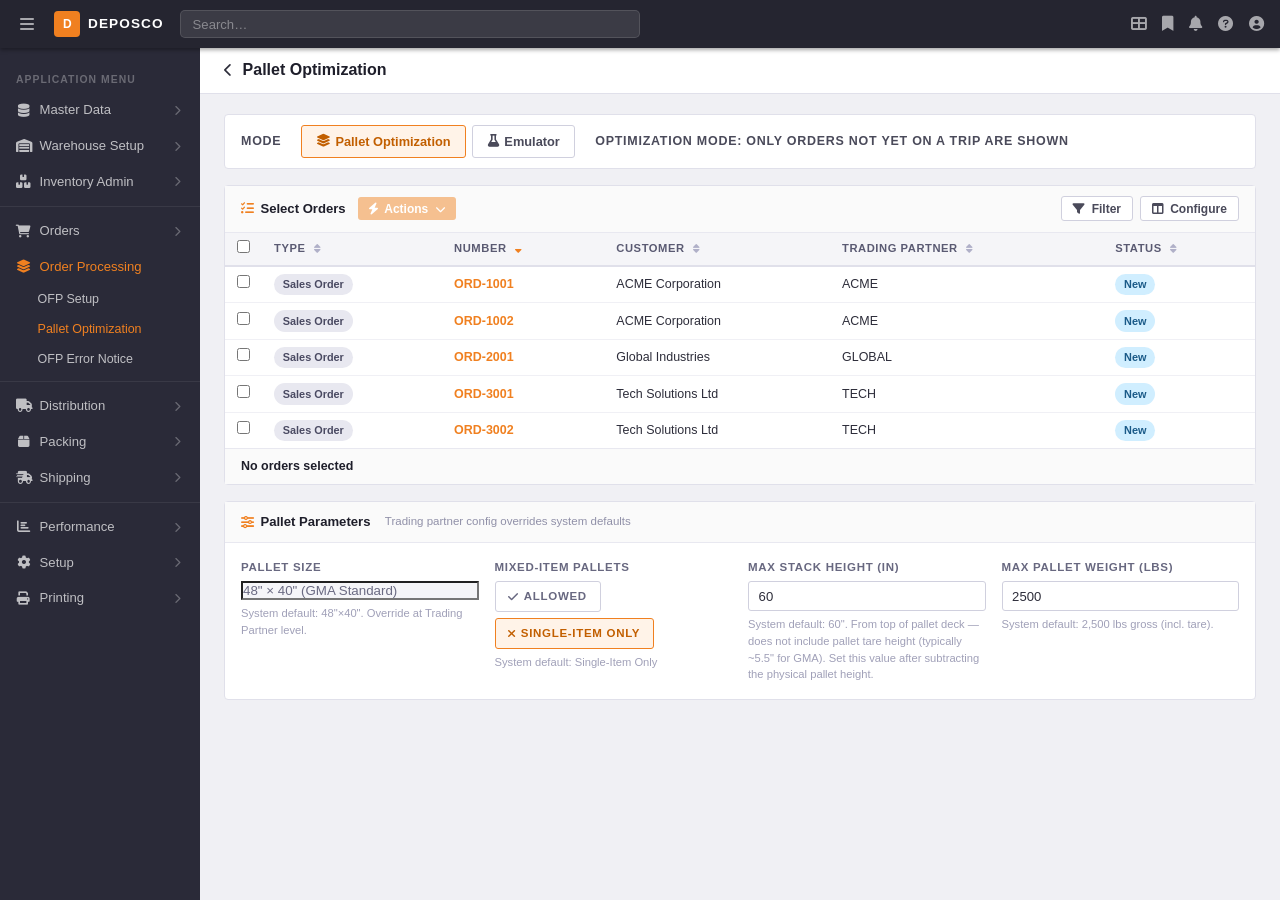
==== pallet-optimization.html @ 14cc239b "Add files via upload" ====
<!DOCTYPE html>
<html lang="en">
<head>
    <meta charset="UTF-8">
    <meta name="viewport" content="width=device-width, initial-scale=1.0">
    <title>Pallet Optimization — Deposco</title>
    <link href="https://cdnjs.cloudflare.com/ajax/libs/font-awesome/6.0.0/css/all.min.css" rel="stylesheet">
    <style>
        /* ── Reset & Base ───────────────────────────────────────────────────── */
        *, *::before, *::after { box-sizing: border-box; margin: 0; padding: 0; }
        body {
            font-family: -apple-system, BlinkMacSystemFont, 'Segoe UI', Roboto, sans-serif;
            font-size: 13px;
            background: #f0f0f4;
            color: #2d2d3a;
            line-height: 1.5;
            min-height: 100vh;
        }

        /* ── Top bar ────────────────────────────────────────────────────────── */
        .topbar {
            position: sticky; top: 0; z-index: 200;
            background: #252530;
            height: 48px;
            display: flex; align-items: center;
            padding: 0 1rem;
            gap: 1rem;
            box-shadow: 0 2px 4px rgba(0,0,0,.35);
        }
        .topbar-hamburger { color: rgba(255,255,255,.6); font-size: 1rem; cursor: pointer; padding: .25rem; }
        .topbar-brand {
            display: flex; align-items: center; gap: .5rem;
            text-decoration: none;
        }
        .topbar-brand .logo-mark {
            width: 26px; height: 26px;
            background: #f08020;
            border-radius: 4px;
            display: flex; align-items: center; justify-content: center;
            font-weight: 900; font-size: .75rem; color: white; letter-spacing: -.5px;
        }
        .topbar-brand .logo-text {
            font-size: .85rem; font-weight: 700; color: white; letter-spacing: .08em; text-transform: uppercase;
        }
        .topbar-search {
            flex: 1; max-width: 460px;
            background: rgba(255,255,255,.1); border: 1px solid rgba(255,255,255,.12);
            border-radius: 5px; padding: .35rem .75rem;
            color: rgba(255,255,255,.85); font-size: .82rem; outline: none;
        }
        .topbar-search::placeholder { color: rgba(255,255,255,.4); }
        .topbar-search:focus { background: rgba(255,255,255,.15); border-color: rgba(255,255,255,.25); }
        .topbar-icons { margin-left: auto; display: flex; align-items: center; gap: 1rem; }
        .topbar-icons i { color: rgba(255,255,255,.6); font-size: .95rem; cursor: pointer; }
        .topbar-icons i:hover { color: white; }

        /* ── Layout ─────────────────────────────────────────────────────────── */
        .app-layout { display: flex; min-height: calc(100vh - 48px); }

        /* ── Sidebar ────────────────────────────────────────────────────────── */
        .sidebar {
            width: 200px; flex-shrink: 0;
            background: #2a2a38;
            padding: .75rem 0;
            overflow-y: auto;
        }
        .sidebar-section-label {
            font-size: .65rem; font-weight: 700; letter-spacing: .1em; text-transform: uppercase;
            color: rgba(255,255,255,.3); padding: .75rem 1rem .3rem;
        }
        .sidebar-item {
            display: flex; align-items: center; gap: .6rem;
            padding: .5rem 1rem;
            color: rgba(255,255,255,.7);
            text-decoration: none; font-size: .82rem; font-weight: 500;
            cursor: pointer; transition: all .12s ease;
        }
        .sidebar-item:hover { color: white; background: rgba(255,255,255,.06); }
        .sidebar-item.active { color: #f08020; }
        .sidebar-item i { width: 14px; text-align: center; font-size: .82rem; }
        .sidebar-item .chevron { margin-left: auto; font-size: .65rem; color: rgba(255,255,255,.3); }
        .sidebar-divider { height: 1px; background: rgba(255,255,255,.07); margin: .4rem 0; }

        /* ── Main content ───────────────────────────────────────────────────── */
        .main { flex: 1; overflow-x: hidden; }

        /* Page title bar */
        .page-titlebar {
            background: white; border-bottom: 1px solid #e0e0ea;
            padding: .65rem 1.5rem;
            display: flex; align-items: center; gap: .6rem;
        }
        .page-titlebar .back-arrow { color: #2d2d3a; font-size: .85rem; cursor: pointer; }
        .page-titlebar h1 { font-size: 1rem; font-weight: 600; color: #1e1e2a; }
        .page-titlebar .emulator-badge {
            margin-left: auto;
            display: inline-flex; align-items: center; gap: .4rem;
            background: #fff3e0; color: #c25f00;
            padding: .25rem .7rem; border-radius: 20px;
            font-size: .75rem; font-weight: 600; border: 1px solid #ffd0a0;
        }

        /* Content area */
        .content { padding: 1.25rem 1.5rem; }

        /* ── Cards / panels ─────────────────────────────────────────────────── */
        .panel {
            background: white; border: 1px solid #e0e0ea; border-radius: 4px;
            margin-bottom: 1rem;
        }
        .panel-header {
            display: flex; justify-content: space-between; align-items: center;
            padding: .65rem 1rem; border-bottom: 1px solid #e8e8f0;
            background: #fafafa;
        }
        .panel-header h3 { font-size: .82rem; font-weight: 700; color: #1e1e2a; display: flex; align-items: center; gap: .4rem; }
        .panel-header h3 i { color: #f08020; }
        .panel-header .panel-sub { font-size: .72rem; color: #9090a8; margin-left: .5rem; font-weight: 400; }
        .panel-body { padding: 1rem; }

        /* ── Mode toggle ────────────────────────────────────────────────────── */
        .mode-toggle-bar {
            background: white; border: 1px solid #e0e0ea; border-radius: 4px;
            padding: .65rem 1rem; margin-bottom: 1rem;
            display: flex; align-items: center; gap: 1.25rem; flex-wrap: wrap;
        }
        .mode-toggle-bar > span { font-size: .78rem; font-weight: 700; color: #4a4a5a; text-transform: uppercase; letter-spacing: .06em; }
        .mode-options { display: flex; gap: .4rem; }
        .mode-option {
            display: flex; align-items: center; gap: .35rem;
            padding: .35rem .9rem; border: 1.5px solid #d0d0de; border-radius: 3px;
            cursor: pointer; transition: all .12s ease; font-size: .8rem; font-weight: 600;
            color: #4a4a5a; user-select: none;
        }
        .mode-option.selected { border-color: #f08020; background: #fff3e8; color: #c25f00; }
        .mode-option input { display: none; }
        .mode-hint { font-size: .75rem; color: #a0a0b8; }

        /* ── Order table ────────────────────────────────────────────────────── */
        .order-table-wrap { max-height: 320px; overflow-y: auto; }
        .order-table {
            width: 100%; border-collapse: collapse; font-size: .78rem;
        }
        .order-table thead { position: sticky; top: 0; z-index: 2; }
        .order-table thead th {
            background: #f5f5f8; border-bottom: 2px solid #e0e0ea;
            padding: .45rem .75rem; text-align: left;
            font-size: .7rem; font-weight: 700; color: #5a5a72;
            text-transform: uppercase; letter-spacing: .05em;
            white-space: nowrap; user-select: none; cursor: pointer;
        }
        .order-table thead th:hover { color: #2d2d3a; }
        .order-table thead th .sort-arrow { margin-left: .3rem; color: #b0b0c8; font-size: .65rem; }
        .order-table thead th.sorted .sort-arrow { color: #f08020; }
        .order-table thead th:first-child { width: 32px; cursor: default; }
        .order-table tbody tr {
            border-bottom: 1px solid #f0f0f5; cursor: pointer;
            transition: background .07s ease;
        }
        .order-table tbody tr:last-child { border-bottom: none; }
        .order-table tbody tr:hover { background: #fafafa; }
        .order-table tbody tr.selected { background: #fff8f2; }
        .order-table td { padding: .45rem .75rem; color: #2d2d3a; vertical-align: middle; }
        .order-table td:first-child { text-align: center; }
        .order-table input[type=checkbox] { width: 13px; height: 13px; accent-color: #f08020; cursor: pointer; }
        .order-num-link { color: #f08020; font-weight: 700; text-decoration: none; }
        .order-num-link:hover { text-decoration: underline; }
        .type-badge {
            display: inline-block; font-size: .68rem; font-weight: 600;
            padding: .15rem .55rem; border-radius: 12px;
            background: #e8e8f0; color: #4a4a62; white-space: nowrap;
        }
        .status-badge {
            display: inline-block; font-size: .68rem; font-weight: 700;
            padding: .15rem .55rem; border-radius: 12px; white-space: nowrap;
        }
        .status-new      { background: #d0eeff; color: #1a5a88; }
        .status-on-trip  { background: #eeeef5; color: #5a5a72; }
        .order-table-empty { padding: 2.5rem; text-align: center; color: #b0b0c8; font-size: .82rem; }
        .order-table-empty i { display: block; font-size: 1.4rem; margin-bottom: .4rem; }
        .panel-footer {
            display: flex; justify-content: space-between; align-items: center;
            padding: .5rem 1rem; background: #fafafa; border-top: 1px solid #e8e8f0;
            font-size: .78rem;
        }
        .panel-footer .sel-summary { font-weight: 600; color: #1e1e2a; }
        .empty-list { padding: 2rem; text-align: center; color: #b0b0c8; font-size: .82rem; }
        .empty-list i { display: block; font-size: 1.4rem; margin-bottom: .4rem; }

        /* ── Config grid ────────────────────────────────────────────────────── */
        .config-grid { display: grid; grid-template-columns: repeat(auto-fit, minmax(200px, 1fr)); gap: 1rem; }
        .config-item { display: flex; flex-direction: column; gap: .3rem; }
        .config-item label { font-size: .72rem; font-weight: 700; color: #6060788; text-transform: uppercase; letter-spacing: .06em; color: #686880; }
        .config-item input[type=number], .config-item select {
            border: 1px solid #d0d0de; border-radius: 3px; padding: .4rem .6rem; font-size: .82rem;
            color: #2d2d3a; background: white; outline: none;
        }
        .config-item input[type=number]:focus, .config-item select:focus { border-color: #f08020; box-shadow: 0 0 0 2px rgba(240,128,32,.15); }
        .config-note { font-size: .7rem; color: #a0a0b8; }
        .radio-group { display: flex; gap: .4rem; flex-wrap: wrap; }
        .radio-option {
            display: flex; align-items: center; gap: .3rem;
            padding: .35rem .8rem; border: 1.5px solid #d0d0de; border-radius: 3px;
            cursor: pointer; font-size: .8rem; font-weight: 600; transition: all .12s ease;
            color: #4a4a5a; user-select: none;
        }
        .radio-option.selected { border-color: #f08020; background: #fff3e8; color: #c25f00; }
        .radio-option input { display: none; }

        /* ── Buttons ────────────────────────────────────────────────────────── */
        .btn {
            display: inline-flex; align-items: center; gap: .4rem;
            padding: .4rem 1rem; border-radius: 3px; font-weight: 600; font-size: .8rem;
            cursor: pointer; border: none; transition: all .12s ease; text-decoration: none;
            white-space: nowrap;
        }
        .btn-primary { background: #f08020; color: white; }
        .btn-primary:hover { background: #d96e18; }
        .btn-primary:disabled { background: #f5c090; cursor: not-allowed; }
        .btn-primary-lg { padding: .55rem 1.5rem; font-size: .88rem; }
        .btn-secondary { background: white; color: #4a4a5a; border: 1px solid #d0d0de; }
        .btn-secondary:hover { background: #f5f5f8; border-color: #b0b0c0; }
        .btn-success { background: #28a060; color: white; }
        .btn-success:hover { background: #1e8050; }
        .btn-success:disabled { background: #88d0a8; cursor: not-allowed; }
        .btn-sm { padding: .28rem .7rem; font-size: .75rem; }

        /* ── Action bar ─────────────────────────────────────────────────────── */
        .action-bar { display: flex; gap: .6rem; margin-bottom: 1rem; align-items: center; flex-wrap: wrap; }

        /* ── Actions dropdown ───────────────────────────────────────────────── */
        .actions-menu-wrap { position: relative; }
        .actions-dropdown {
            display: none; position: absolute; top: 100%; left: 0;
            background: white; border: 1px solid #d0d0de; border-radius: 3px;
            box-shadow: 0 4px 12px rgba(0,0,0,.15); z-index: 100;
            min-width: 220px; margin-top: 3px;
        }
        .actions-dropdown.open { display: block; }
        .actions-dropdown-item {
            padding: .55rem 1rem; font-size: .8rem; cursor: pointer;
            color: #2d2d3a; display: flex; align-items: center; gap: .5rem;
        }
        .actions-dropdown-item:hover { background: #fafafa; color: #f08020; }

        /* ── Pack type breakdown ────────────────────────────────────────────── */
        .pack-breakdown {
            display: flex; align-items: center; gap: .5rem; flex-wrap: wrap;
            padding: .45rem .75rem; background: #fafafa; border: 1px solid #e8e8f0;
            border-radius: 3px; margin-bottom: 1rem; font-size: .78rem;
        }
        .pack-breakdown-label { font-weight: 700; color: #686880; text-transform: uppercase; font-size: .68rem; letter-spacing: .06em; white-space: nowrap; }
        .pack-breakdown-item { color: #2d2d3a; padding: .15rem .5rem; background: #eeeef5; border-radius: 10px; font-size: .75rem; }

        /* ── Banners / alerts ───────────────────────────────────────────────── */
        .banner {
            display: flex; align-items: flex-start; gap: .65rem;
            padding: .7rem .9rem; border-radius: 3px; font-size: .8rem; margin-bottom: .75rem;
            border-left: 3px solid;
        }
        .banner i { margin-top: .1rem; flex-shrink: 0; }
        .banner strong { display: block; font-weight: 700; margin-bottom: .15rem; }
        .banner-estimate  { background: #fffbeb; border-left-color: #f08020; color: #7a4a10; }
        .banner-partial   { background: #fff3ee; border-left-color: #e05010; color: #8a3010; }
        .banner-excluded  { background: #fff0f0; border-left-color: #d03030; color: #8a1818; }
        .banner-oversized { background: #fff8e0; border-left-color: #c08000; color: #7a5000; }

        /* ── Summary cards ──────────────────────────────────────────────────── */
        .summary-grid {
            display: grid; grid-template-columns: repeat(auto-fit, minmax(110px, 1fr));
            gap: .6rem; margin-bottom: 1.25rem;
        }
        .summary-card {
            background: #fafafa; border: 1px solid #e8e8f0; border-radius: 3px;
            padding: .7rem; text-align: center;
        }
        .summary-card .s-val { font-size: 1.6rem; font-weight: 700; color: #f08020; line-height: 1.1; }
        .summary-card .s-lbl { font-size: .68rem; color: #787890; margin-top: .2rem; text-transform: uppercase; letter-spacing: .04em; }

        /* ── Results panel ──────────────────────────────────────────────────── */
        .results-header {
            display: flex; justify-content: space-between; align-items: center;
            margin-bottom: 1rem;
        }
        .results-header h3 { font-size: .88rem; font-weight: 700; color: #1e1e2a; display: flex; align-items: center; gap: .4rem; }
        .results-header h3 i { color: #28a060; }
        .results-label { font-size: .78rem; color: #9090a8; font-weight: 400; margin-left: .3rem; }

        /* ── Pallet cards ───────────────────────────────────────────────────── */
        .pallets-grid { display: grid; grid-template-columns: repeat(auto-fill, minmax(280px, 1fr)); gap: .75rem; }
        .pallet-card {
            border: 1px solid #e0e0ea; border-radius: 4px; padding: 1rem;
            background: white; transition: border-color .12s ease;
        }
        .pallet-card:hover { border-color: #f08020; }
        .pallet-card.full-pick { border-color: #88d0a8; background: #f5fdf8; }
        .pallet-card-header { display: flex; justify-content: space-between; align-items: flex-start; margin-bottom: .65rem; }
        .pallet-id { font-weight: 700; font-size: .88rem; color: #f08020; }
        .pallet-type-badge { font-size: .68rem; color: #787890; background: #f0f0f6; padding: .15rem .45rem; border-radius: 10px; }
        .config-type-badge { font-size: .68rem; font-weight: 700; padding: .15rem .45rem; border-radius: 10px; margin-left: .25rem; }
        .config-mixed  { background: #f0eaff; color: #6030a0; }
        .config-single { background: #e0f5e8; color: #1a6a38; }
        .tp-note { font-size: .68rem; color: #9090a8; margin-left: .25rem; }

        .pallet-metrics { display: grid; grid-template-columns: repeat(3,1fr); gap: .4rem; margin-bottom: .6rem; }
        .pallet-metric { text-align: center; background: #fafafa; border-radius: 3px; padding: .4rem .3rem; border: 1px solid #eeeef5; }
        .pallet-metric .m-val { font-size: .9rem; font-weight: 700; color: #f08020; }
        .pallet-metric .m-lbl { font-size: .62rem; color: #9090a8; margin-top: .1rem; }

        .util-bar { height: 4px; background: #e8e8f0; border-radius: 2px; margin-bottom: .6rem; overflow: hidden; }
        .util-fill { height: 100%; border-radius: 2px; background: #f08020; }
        .util-fill.high { background: #d03030; }

        .layers-label { font-size: .65rem; font-weight: 700; color: #9090a8; text-transform: uppercase; letter-spacing: .05em; margin-bottom: .3rem; }
        .layer-row {
            display: flex; justify-content: space-between; align-items: center;
            padding: .25rem .4rem; margin-bottom: .2rem; border-radius: 3px;
            font-size: .75rem; border: 1px solid #eeeeF5; background: #fafafa;
        }
        .layer-row.bottom-layer { border-color: #ffc890; background: #fff8f2; }
        .layer-num { font-weight: 700; color: #b0b0c8; font-size: .65rem; margin-right: .3rem; }
        .layer-sku { font-weight: 600; color: #2d2d3a; }
        .layer-qty { color: #787890; font-size: .72rem; }
        .haz-badge { font-size: .6rem; font-weight: 700; padding: .08rem .3rem; border-radius: 8px; background: #ffe0e0; color: #c02020; margin-left: .2rem; }
        .layers-more { font-size: .72rem; color: #f08020; cursor: pointer; margin-top: .15rem; display: block; }
        .layers-more:hover { text-decoration: underline; }

        .pallet-warning { font-size: .7rem; color: #925010; margin-top: .4rem; background: #fff3e0; padding: .25rem .45rem; border-radius: 3px; border: 1px solid #ffd0a0; }

        /* ── Audit log ──────────────────────────────────────────────────────── */
        .audit-log { margin-top: 1.25rem; background: #fafafa; border-radius: 3px; padding: 1rem; border: 1px solid #e8e8f0; }
        .audit-log h4 { font-size: .72rem; font-weight: 700; color: #787890; text-transform: uppercase; letter-spacing: .06em; margin-bottom: .6rem; }
        .audit-entry { display: flex; gap: .75rem; font-size: .75rem; color: #4a4a5a; padding: .3rem 0; border-bottom: 1px solid #eeeef5; }
        .audit-entry:last-child { border-bottom: none; }
        .audit-time { color: #b0b0c8; white-space: nowrap; min-width: 56px; }

        /* ── Modal ──────────────────────────────────────────────────────────── */
        .modal-overlay {
            display: none; position: fixed; inset: 0;
            background: rgba(0,0,0,.45); z-index: 500;
            align-items: center; justify-content: center;
        }
        .modal-overlay.open { display: flex; }
        .modal {
            background: white; border-radius: 4px;
            width: 90%; max-width: 620px; max-height: 90vh;
            overflow-y: auto; box-shadow: 0 8px 40px rgba(0,0,0,.3);
            animation: modalIn .18s ease;
        }
        @keyframes modalIn { from { transform: translateY(16px); opacity: 0; } to { transform: none; opacity: 1; } }
        .modal-header {
            padding: .85rem 1.25rem; border-bottom: 1px solid #e0e0ea;
            display: flex; justify-content: space-between; align-items: center;
            background: #fafafa;
        }
        .modal-header h2 { font-size: .9rem; font-weight: 700; color: #1e1e2a; display: flex; align-items: center; gap: .4rem; }
        .modal-header h2 i { color: #f08020; }
        .modal-close { background: none; border: none; cursor: pointer; color: #9090a8; font-size: 1rem; padding: .15rem; }
        .modal-close:hover { color: #2d2d3a; }
        .modal-body { padding: 1.25rem; }
        .modal-footer { padding: .75rem 1.25rem 1.25rem; display: flex; justify-content: flex-end; gap: .5rem; border-top: 1px solid #e0e0ea; }

        /* Spinner */
        .spinner-body { display: none; flex-direction: column; align-items: center; justify-content: center; padding: 2.5rem; gap: .75rem; }
        .spinner-body.active { display: flex; }
        .dep-spinner {
            width: 40px; height: 40px; border: 3px solid #e8e8f0; border-top-color: #f08020;
            border-radius: 50%; animation: spin .8s linear infinite;
        }
        @keyframes spin { to { transform: rotate(360deg); } }

        /* Confirm table */
        .confirm-table { width: 100%; font-size: .8rem; border: 1px solid #e0e0ea; border-collapse: collapse; margin-bottom: 1rem; border-radius: 3px; overflow: hidden; }
        .confirm-table td { padding: .45rem .8rem; border-bottom: 1px solid #eeeef5; }
        .confirm-table tr:last-child td { border-bottom: none; }
        .confirm-table td:first-child { color: #787890; background: #fafafa; width: 40%; font-weight: 500; }
        .confirm-table td:last-child { font-weight: 600; color: #1e1e2a; }
        .confirm-table select { border: 1px solid #d0d0de; border-radius: 3px; padding: .3rem .5rem; font-size: .78rem; background: white; }

        /* Notification */
        .notification-container { position: fixed; bottom: 1.25rem; right: 1.25rem; z-index: 9999; display: flex; flex-direction: column; gap: .5rem; }
        .notification {
            background: white; border-radius: 4px; padding: .75rem 1rem;
            box-shadow: 0 4px 16px rgba(0,0,0,.15); display: flex; align-items: center; gap: .65rem;
            max-width: 380px; font-size: .82rem; border: 1px solid #e0e0ea;
            animation: notifIn .2s ease;
        }
        @keyframes notifIn { from { transform: translateY(10px); opacity: 0; } to { transform: none; opacity: 1; } }
        .notification-success { border-left: 3px solid #28a060; }
        .notification-success i { color: #28a060; }
        .notification button { background: none; border: none; cursor: pointer; color: #b0b0c8; margin-left: auto; font-size: .85rem; flex-shrink: 0; }

        /* ── Column config popover ──────────────────────────────────────────── */
        .col-config-popover {
            display: none; position: absolute; top: 100%; right: 0;
            background: white; border: 1px solid #d0d0de; border-radius: 4px;
            box-shadow: 0 4px 16px rgba(0,0,0,.15); z-index: 200;
            min-width: 240px; margin-top: 4px; padding: .5rem 0;
        }
        .col-config-popover.open { display: block; }
        .col-config-header {
            padding: .35rem .85rem .5rem;
            font-size: .68rem; font-weight: 700; text-transform: uppercase;
            letter-spacing: .07em; color: #9090a8; border-bottom: 1px solid #eeeef5; margin-bottom: .25rem;
        }
        .col-config-row {
            display: flex; align-items: center; gap: .5rem;
            padding: .3rem .6rem; font-size: .8rem; color: #2d2d3a;
        }
        .col-config-row .col-label { flex: 1; }
        .col-move-btn {
            background: none; border: 1px solid #d0d0de; border-radius: 2px;
            width: 22px; height: 22px; cursor: pointer; color: #787890;
            display: flex; align-items: center; justify-content: center; font-size: .65rem;
            flex-shrink: 0;
        }
        .col-move-btn:hover:not(:disabled) { background: #f5f5f8; color: #2d2d3a; }
        .col-move-btn:disabled { opacity: .3; cursor: default; }
        .col-config-wrap { position: relative; }

        /* Search input in picker */
        .picker-search {
            border: 1px solid #d0d0de; border-radius: 3px; padding: .35rem .65rem;
            font-size: .78rem; color: #2d2d3a; background: #fafafa; width: 180px; outline: none;
        }
        .picker-search:focus { border-color: #f08020; background: white; box-shadow: 0 0 0 2px rgba(240,128,32,.12); }
    </style>
</head>
<body>

    <!-- Top bar -->
    <div class="topbar">
        <i class="fas fa-bars topbar-hamburger"></i>
        <a class="topbar-brand" href="#">
            <div class="logo-mark">D</div>
            <span class="logo-text">Deposco</span>
        </a>
        <input type="text" class="topbar-search" placeholder="Search…">
        <div class="topbar-icons">
            <i class="fas fa-th-large"></i>
            <i class="fas fa-bookmark"></i>
            <i class="fas fa-bell"></i>
            <i class="fas fa-question-circle"></i>
            <i class="fas fa-user-circle"></i>
        </div>
    </div>

    <div class="app-layout">

        <!-- Sidebar -->
        <nav class="sidebar">
            <div class="sidebar-section-label">Application Menu</div>
            <a class="sidebar-item" href="#"><i class="fas fa-database"></i> Master Data <i class="fas fa-chevron-right chevron"></i></a>
            <a class="sidebar-item" href="#"><i class="fas fa-warehouse"></i> Warehouse Setup <i class="fas fa-chevron-right chevron"></i></a>
            <a class="sidebar-item" href="#"><i class="fas fa-boxes"></i> Inventory Admin <i class="fas fa-chevron-right chevron"></i></a>
            <div class="sidebar-divider"></div>
            <a class="sidebar-item" href="#"><i class="fas fa-shopping-cart"></i> Orders <i class="fas fa-chevron-right chevron"></i></a>
            <a class="sidebar-item active" href="#"><i class="fas fa-layer-group"></i> Order Processing</a>
            <div style="padding-left:1.6rem;">
                <a class="sidebar-item" href="#" style="padding:.35rem .75rem;font-size:.78rem;">OFP Setup</a>
                <a class="sidebar-item active" href="#" style="padding:.35rem .75rem;font-size:.78rem;color:#f08020;">Pallet Optimization</a>
                <a class="sidebar-item" href="#" style="padding:.35rem .75rem;font-size:.78rem;">OFP Error Notice</a>
            </div>
            <div class="sidebar-divider"></div>
            <a class="sidebar-item" href="#"><i class="fas fa-truck"></i> Distribution <i class="fas fa-chevron-right chevron"></i></a>
            <a class="sidebar-item" href="#"><i class="fas fa-box"></i> Packing <i class="fas fa-chevron-right chevron"></i></a>
            <a class="sidebar-item" href="#"><i class="fas fa-shipping-fast"></i> Shipping <i class="fas fa-chevron-right chevron"></i></a>
            <div class="sidebar-divider"></div>
            <a class="sidebar-item" href="#"><i class="fas fa-chart-bar"></i> Performance <i class="fas fa-chevron-right chevron"></i></a>
            <a class="sidebar-item" href="#"><i class="fas fa-cog"></i> Setup <i class="fas fa-chevron-right chevron"></i></a>
            <a class="sidebar-item" href="#"><i class="fas fa-print"></i> Printing <i class="fas fa-chevron-right chevron"></i></a>
        </nav>

        <!-- Main -->
        <div class="main">

            <!-- Page title bar -->
            <div class="page-titlebar">
                <i class="fas fa-chevron-left back-arrow"></i>
                <h1>Pallet Optimization</h1>
                <span id="emulator-badge" class="emulator-badge" style="display:none;">
                    <i class="fas fa-flask"></i> Emulator Mode — results not written to any trip
                </span>
            </div>

            <div class="content">

                <!-- Mode toggle -->
                <div class="mode-toggle-bar">
                    <span>Mode</span>
                    <div class="mode-options">
                        <label class="mode-option selected" id="mode-opt-btn" onclick="selectMode('OPTIMIZATION')">
                            <input type="radio" name="mode" value="OPTIMIZATION" checked>
                            <i class="fas fa-layer-group"></i> Pallet Optimization
                        </label>
                        <label class="mode-option" id="mode-emu-btn" onclick="selectMode('EMULATOR')">
                            <input type="radio" name="mode" value="EMULATOR">
                            <i class="fas fa-flask"></i> Emulator
                        </label>
                    </div>
                    <span class="mode-hint" id="mode-hint">Optimization mode: only orders not yet on a trip are shown</span>
                </div>

                <!-- Order picker -->
                <div class="panel">
                    <div class="panel-header">
                        <div style="display:flex;align-items:center;gap:.75rem;">
                            <h3><i class="fas fa-list-check"></i> Select Orders</h3>
                            <div class="actions-menu-wrap">
                                <button class="btn btn-primary btn-sm" id="run-btn" onclick="toggleActionsMenu(event)" disabled>
                                    <i class="fas fa-bolt"></i> Actions <i class="fas fa-chevron-down" style="font-size:.65rem;margin-left:.1rem;"></i>
                                </button>
                                <div class="actions-dropdown" id="actions-dropdown">
                                    <div class="actions-dropdown-item" onclick="closeActionsMenu(); openRunModal();">
                                        <i class="fas fa-layer-group"></i> Run Pallet Optimization
                                    </div>
                                </div>
                            </div>
                        </div>
                        <div style="display:flex;gap:.4rem;align-items:center;">
                            <button class="btn btn-secondary btn-sm" id="filter-btn" onclick="openFilterModal()">
                                <i class="fas fa-filter"></i> Filter
                            </button>
                            <div class="col-config-wrap">
                                <button class="btn btn-secondary btn-sm" onclick="toggleColConfig(event)">
                                    <i class="fas fa-columns"></i> Configure
                                </button>
                                <div class="col-config-popover" id="col-config-popover">
                                    <div class="col-config-header">Column Order</div>
                                    <div id="col-config-list"></div>
                                </div>
                            </div>
                        </div>
                    </div>
                    <div class="order-table-wrap">
                        <table class="order-table" id="order-table">
                            <thead><tr id="order-table-head"></tr></thead>
                            <tbody id="order-list"></tbody>
                        </table>
                    </div>
                    <div class="panel-footer">
                        <span class="sel-summary" id="order-selection-summary">No orders selected</span>
                    </div>
                </div>

                <!-- Config panel -->
                <div class="panel">
                    <div class="panel-header">
                        <h3><i class="fas fa-sliders-h"></i> Pallet Parameters <span class="panel-sub">Trading partner config overrides system defaults</span></h3>
                    </div>
                    <div class="panel-body">
                        <div class="config-grid">
                            <div class="config-item">
                                <label>Pallet Size</label>
                                <input type="text" id="pallet-size" value='48" × 40" (GMA Standard)' readonly
                                       style="background:#f5f5f8;color:#6a6a82;cursor:default;">
                                <span class="config-note">System default: 48"×40". Override at Trading Partner level.</span>
                            </div>
                            <div class="config-item">
                                <label>Mixed-Item Pallets</label>
                                <div class="radio-group">
                                    <label class="radio-option" id="mixed-yes-btn" onclick="selectMixed(true)">
                                        <input type="radio" name="mixed" value="YES">
                                        <i class="fas fa-check"></i> Allowed
                                    </label>
                                    <label class="radio-option selected" id="mixed-no-btn" onclick="selectMixed(false)">
                                        <input type="radio" name="mixed" value="NO" checked>
                                        <i class="fas fa-times"></i> Single-Item Only
                                    </label>
                                </div>
                                <span class="config-note">System default: Single-Item Only</span>
                            </div>
                            <div class="config-item">
                                <label>Max Stack Height (in)</label>
                                <input type="number" id="max-height" value="60" min="1" max="120">
                                <span class="config-note">System default: 60". From top of pallet deck — does not include pallet tare height (typically ~5.5" for GMA). Set this value after subtracting the physical pallet height.</span>
                            </div>
                            <div class="config-item">
                                <label>Max Pallet Weight (lbs)</label>
                                <input type="number" id="max-weight" value="2500" min="1">
                                <span class="config-note">System default: 2,500 lbs gross (incl. tare).</span>
                            </div>
                        </div>
                    </div>
                </div>


                <!-- Results -->
                <div id="results-section" style="display:none;">

                    <!-- Estimate banner -->
                    <div class="banner banner-estimate" id="estimate-banner">
                        <i class="fas fa-info-circle"></i>
                        <div>
                            <strong>Estimate only — based on simulated soft allocation.</strong>
                            Inventory availability may change before order release. Results do not generate pick tasks or enable SSCC label printing. The authoritative run happens through OFP at order release.
                        </div>
                    </div>

                    <!-- Partial allocation warning -->
                    <div class="banner banner-partial" id="partial-banner" style="display:none;">
                        <i class="fas fa-exclamation-triangle"></i>
                        <div>
                            <strong>Partial allocation — not all inventory was available.</strong>
                            Results reflect only the allocated quantities. You can still commit; results will be updated at order release.
                        </div>
                    </div>

                    <!-- Excluded items warning -->
                    <div class="banner banner-excluded" id="excluded-warning" style="display:none;">
                        <i class="fas fa-exclamation-circle"></i>
                        <div>
                            <strong>Warning — the following items were excluded from pallet builds due to missing pack dimensions (length, width, height, or weight not on file):</strong>
                            <span id="excluded-list"></span>. These items will not appear in any pallet build or layer assignment. Update the item master with pack dimensions and re-run to include them.
                        </div>
                    </div>

                    <!-- Oversized items warning -->
                    <div class="banner banner-oversized" id="oversized-warning" style="display:none;">
                        <i class="fas fa-expand-arrows-alt"></i>
                        <div>
                            <strong>Warning — the following items exceed the pallet footprint (48"×40") in both orientations and cannot be palletized:</strong>
                            <span id="oversized-list"></span>. These items are excluded from all pallet builds. Review the pack dimensions on the item master or coordinate a special handling arrangement for this shipment.
                        </div>
                    </div>

                    <div class="panel">
                        <div class="panel-header">
                            <h3>
                                <i class="fas fa-check-circle" style="color:#28a060;"></i>
                                Optimization Results
                                <span class="results-label" id="results-label"></span>
                            </h3>
                            <div style="display:flex;gap:.4rem;">
                                <button class="btn btn-secondary btn-sm" onclick="clearResults()"><i class="fas fa-times"></i> Clear</button>
                                <button class="btn btn-secondary btn-sm" onclick="exportCsv()"><i class="fas fa-download"></i> Export CSV</button>
                                <button class="btn btn-success btn-sm" id="commit-btn" onclick="commitResults()">
                                    <i class="fas fa-check"></i> Commit &amp; Create Trip
                                </button>
                            </div>
                        </div>
                        <div class="panel-body">
                            <div class="summary-grid" id="summary-cards"></div>
                            <div class="pack-breakdown" id="pack-breakdown" style="display:none;">
                                <span class="pack-breakdown-label">Packs by type:</span>
                                <span id="pack-breakdown-items"></span>
                            </div>
                            <div id="order-summary-section" style="display:none;margin-bottom:1rem;">
                                <div style="font-size:.65rem;font-weight:700;color:#9090a8;text-transform:uppercase;letter-spacing:.05em;margin-bottom:.35rem;">
                                    <i class="fas fa-list" style="margin-right:.25rem;"></i>Per-Order Summary
                                </div>
                                <table style="width:100%;border-collapse:collapse;font-size:.78rem;">
                                    <thead>
                                        <tr style="background:#f5f5f8;border-bottom:2px solid #e0e0ea;">
                                            <th style="padding:.35rem .65rem;text-align:left;font-size:.68rem;font-weight:700;color:#5a5a72;text-transform:uppercase;letter-spacing:.04em;">Order</th>
                                            <th style="padding:.35rem .65rem;text-align:left;font-size:.68rem;font-weight:700;color:#5a5a72;text-transform:uppercase;letter-spacing:.04em;">Customer</th>
                                            <th style="padding:.35rem .65rem;text-align:left;font-size:.68rem;font-weight:700;color:#5a5a72;text-transform:uppercase;letter-spacing:.04em;">Trading Partner</th>
                                            <th style="padding:.35rem .65rem;text-align:right;font-size:.68rem;font-weight:700;color:#5a5a72;text-transform:uppercase;letter-spacing:.04em;">Pallet Builds</th>
                                            <th style="padding:.35rem .65rem;text-align:right;font-size:.68rem;font-weight:700;color:#5a5a72;text-transform:uppercase;letter-spacing:.04em;">Total Packs</th>
                                            <th style="padding:.35rem .65rem;text-align:right;font-size:.68rem;font-weight:700;color:#5a5a72;text-transform:uppercase;letter-spacing:.04em;">Haz Packs</th>
                                        </tr>
                                    </thead>
                                    <tbody id="order-summary-body"></tbody>
                                </table>
                            </div>
                            <div class="pallets-grid" id="pallets-grid"></div>
                            <div class="audit-log">
                                <h4><i class="fas fa-history" style="margin-right:.3rem;"></i> Audit Trail</h4>
                                <div id="audit-entries"><div style="font-size:.75rem;color:#b0b0c8;">No events yet.</div></div>
                            </div>
                        </div>
                    </div>

                </div>
            </div>
        </div>
    </div>

    <!-- Filter Modal -->
    <div class="modal-overlay" id="filter-modal" onclick="handleFilterOverlayClick(event)">
        <div class="modal" style="max-width:420px;">
            <div class="modal-header">
                <h2><i class="fas fa-filter"></i> Filter Orders</h2>
                <button class="modal-close" onclick="closeFilterModal()"><i class="fas fa-times"></i></button>
            </div>
            <div class="modal-body" style="padding:1rem 1.25rem;">
                <div class="config-item" style="margin-bottom:.25rem;">
                    <label>Search</label>
                    <input type="text" class="picker-search" id="order-search"
                           placeholder="Order number, customer, trading partner…"
                           oninput="applyFilter()" style="width:100%;max-width:none;"
                           autocomplete="off">
                </div>
            </div>
            <div class="modal-footer" style="justify-content:space-between;">
                <button class="btn btn-secondary btn-sm" onclick="clearFilter()"><i class="fas fa-times"></i> Clear</button>
                <button class="btn btn-primary btn-sm" onclick="closeFilterModal()">Done</button>
            </div>
        </div>
    </div>

    <!-- Run Modal -->
    <div class="modal-overlay" id="run-modal">
        <div class="modal">
            <div class="modal-header">
                <h2><i class="fas fa-layer-group"></i> Run Pallet Optimization</h2>
                <button class="modal-close" onclick="closeRunModal()"><i class="fas fa-times"></i></button>
            </div>

            <!-- Step 1: Confirm -->
            <div id="modal-step-1" class="modal-body">
                <p style="margin-bottom:1rem;color:#4a4a5a;font-size:.82rem;">
                    Confirm the details below, then click <strong>Run</strong> to calculate pallet assignments.
                    <span id="overwrite-note" style="display:none;color:#c03030;font-weight:600;"> Existing results will be overwritten.</span>
                </p>
                <table class="confirm-table">
                    <tr><td>Facility</td><td>Warehouse A — Atlanta, GA</td></tr>
                    <tr><td>Selected Orders</td><td id="confirm-orders"></td></tr>
                    <tr><td>Total Units</td><td id="confirm-items"></td></tr>
                    <tr><td>Pallet Type</td><td>48×40 GMA Standard</td></tr>
                    <tr><td>Max Stack Height</td><td id="confirm-height"></td></tr>
                    <tr><td>Max Pallet Weight</td><td id="confirm-weight"></td></tr>
                    <tr><td>Mixed-Item Pallets</td><td id="confirm-mixed"></td></tr>
                    <tr id="alloc-row">
                        <td>Container Allocation Method</td>
                        <td>
                            <select id="alloc-priority">
                                <option value="CONTAINER_DESC_BREAK" selected>Container Descending (Break)</option>
                                <option value="CONTAINER_DESC_NOBREAK">Container Descending (Don't Break)</option>
                                <option value="CONTAINER_ASC_BREAK">Container Ascending (Break)</option>
                                <option value="CONTAINER_ASC_NOBREAK">Container Ascending (Don't Break)</option>
                            </select>
                        </td>
                    </tr>
                </table>
                <div id="missing-dims-note" class="banner banner-excluded" style="display:none;">
                    <i class="fas fa-exclamation-circle"></i>
                    <div><strong>Warning — items missing pack dimensions will be excluded from pallet builds:</strong><span id="missing-dims-text"></span>. These items will not appear in any layer assignment. Update the item master and re-run to include them.</div>
                </div>
                <div id="oversized-dims-note" class="banner banner-oversized" style="display:none;">
                    <i class="fas fa-expand-arrows-alt"></i>
                    <div><strong>Warning — items exceed the pallet footprint (48"×40") and will be excluded from pallet builds:</strong><span id="oversized-dims-text"></span>. These items cannot fit on a standard pallet in any orientation. Review the pack dimensions or arrange special handling.</div>
                </div>
            </div>

            <!-- Step 2: Processing -->
            <div id="modal-step-2" class="spinner-body">
                <div class="dep-spinner"></div>
                <p style="color:#4a4a5a;font-size:.85rem;font-weight:600;">Running Pallet Cubing…</p>
                <p style="color:#b0b0c8;font-size:.75rem;" id="loading-status">Validating items…</p>
                <button class="btn btn-secondary btn-sm" style="margin-top:.5rem;" onclick="cancelOptimization()">
                    <i class="fas fa-times"></i> Cancel
                </button>
            </div>

            <!-- Step 3: Preview -->
            <div id="modal-step-3" class="modal-body" style="display:none;">
                <div class="banner banner-estimate" style="margin-bottom:1rem;">
                    <i class="fas fa-check-circle" style="color:#28a060;"></i>
                    <div>
                        <strong>Pallet Cubing complete</strong>
                        Review the summary below. Commit to lock in these results, or view full results first.
                    </div>
                </div>
                <div class="summary-grid" id="modal-summary"></div>
                <div id="modal-excluded" class="banner banner-excluded" style="display:none;">
                    <i class="fas fa-exclamation-circle"></i>
                    <div><strong>Warning — items excluded from pallet builds (missing pack dimensions):</strong> <span id="modal-excluded-msg"></span>. These items are not included in any layer assignment. Update the item master and re-run to include them.</div>
                </div>
                <div id="modal-oversized" class="banner banner-oversized" style="display:none;">
                    <i class="fas fa-expand-arrows-alt"></i>
                    <div><strong>Warning — items exceed the pallet footprint and cannot be palletized:</strong> <span id="modal-oversized-msg"></span>. These items are excluded from all pallet builds. Review the pack dimensions or arrange special handling.</div>
                </div>
            </div>

            <div class="modal-footer">
                <button class="btn btn-secondary" id="modal-cancel-btn" onclick="closeRunModal()">Cancel</button>
                <button class="btn btn-primary" id="modal-run-btn" onclick="executeOptimization()">
                    <i class="fas fa-play"></i> Run
                </button>
                <button class="btn btn-success" id="modal-commit-btn" style="display:none;" onclick="commitFromModal()">
                    <i class="fas fa-check"></i> Commit &amp; Create Trip
                </button>
                <button class="btn btn-secondary" id="modal-view-btn" style="display:none;" onclick="closeRunModal()">
                    <i class="fas fa-eye"></i> View Full Results
                </button>
            </div>
        </div>
    </div>

    <div class="notification-container" id="notif-container"></div>

    <script>
    // ── State ──────────────────────────────────────────────────────────────────
    const state = {
        mode: 'OPTIMIZATION',
        selectedOrderIds: new Set(),
        items: [],
        allowMixed: false,
        result: null,
        auditLog: []
    };

    // ── Sample orders ──────────────────────────────────────────────────────────
    const ORDERS = [
        {
            id: 'ORD-1001', customer: 'ACME Corporation', tp: 'ACME',
            skuCount: 3, caseCount: 150, onTrip: null,
            items: [
                { sku:'SKU-1001', description:'Widget Box A',  tp:'ACME', packLevel:'Case', lengthIn:12, widthIn:10, heightIn:8,  weightLbs:15, quantity:80,  hazardous:false },
                { sku:'SKU-1002', description:'Widget Box B',  tp:'ACME', packLevel:'Case', lengthIn:14, widthIn:12, heightIn:10, weightLbs:22, quantity:40,  hazardous:false },
                { sku:'SKU-1005', description:'Promo Pack (dims not on file)', tp:'ACME', packLevel:'Case', lengthIn:0, widthIn:0, heightIn:0, weightLbs:0, quantity:30, hazardous:false },
            ]
        },
        {
            id: 'ORD-1002', customer: 'ACME Corporation', tp: 'ACME',
            skuCount: 1, caseCount: 12, onTrip: null,
            items: [
                { sku:'SKU-HAZ1', description:'Chemical Drum', tp:'ACME', packLevel:'Drum', lengthIn:18, widthIn:18, heightIn:24, weightLbs:55, quantity:12, hazardous:true },
            ]
        },
        {
            id: 'ORD-2001', customer: 'Global Industries', tp: 'GLOBAL',
            skuCount: 2, caseCount: 260, onTrip: null,
            items: [
                { sku:'SKU-2001', description:'Apparel Box S', tp:'GLOBAL', packLevel:'Case', lengthIn:10, widthIn:8,  heightIn:6,  weightLbs:8,  quantity:200, hazardous:false },
                { sku:'SKU-2002', description:'Apparel Box L', tp:'GLOBAL', packLevel:'Case', lengthIn:16, widthIn:14, heightIn:12, weightLbs:18, quantity:60,  hazardous:false },
            ]
        },
        {
            id: 'ORD-3001', customer: 'Tech Solutions Ltd', tp: 'TECH',
            skuCount: 3, caseCount: 195, onTrip: null,
            items: [
                { sku:'SKU-3001', description:'Food Pack A', tp:'TECH', packLevel:'Case', lengthIn:12, widthIn:12, heightIn:10, weightLbs:12, quantity:120, hazardous:false },
                { sku:'SKU-3002', description:'Food Pack B', tp:'TECH', packLevel:'Case', lengthIn:14, widthIn:14, heightIn:12, weightLbs:20, quantity:60,  hazardous:false },
                { sku:'SKU-3004', description:'Industrial Crate (oversize)', tp:'TECH', packLevel:'Crate', lengthIn:52, widthIn:44, heightIn:36, weightLbs:320, quantity:15, hazardous:false },
            ]
        },
        {
            id: 'ORD-3002', customer: 'Tech Solutions Ltd', tp: 'TECH',
            skuCount: 1, caseCount: 40, onTrip: null,
            items: [
                { sku:'SKU-3003', description:'Cleaning Supply', tp:'TECH', packLevel:'Case', lengthIn:10, widthIn:10, heightIn:8, weightLbs:9, quantity:40, hazardous:true },
            ]
        },
        {
            id: 'ORD-4001', customer: 'ACME Corporation', tp: 'ACME',
            skuCount: 2, caseCount: 55, onTrip: 'TRP-2024-004',
            items: [
                { sku:'SKU-1003', description:'Widget Box C', tp:'ACME', packLevel:'Case', lengthIn:10, widthIn:10, heightIn:8,  weightLbs:12, quantity:30, hazardous:false },
                { sku:'SKU-1004', description:'Widget Box D', tp:'ACME', packLevel:'Case', lengthIn:12, widthIn:10, heightIn:9,  weightLbs:16, quantity:25, hazardous:false },
            ]
        },
        {
            id: 'ORD-4002', customer: 'Global Industries', tp: 'GLOBAL',
            skuCount: 1, caseCount: 30, onTrip: 'TRP-2024-001',
            items: [
                { sku:'SKU-2003', description:'Apparel Hanger Pack', tp:'GLOBAL', packLevel:'Each', lengthIn:0, widthIn:0, heightIn:0, weightLbs:0, quantity:30, hazardous:false },
            ]
        },
    ];

    // ── Mode ───────────────────────────────────────────────────────────────────
    function selectMode(mode) {
        state.mode = mode;
        state.selectedOrderIds.clear();
        state.items = [];
        state.result = null;
        const srch = document.getElementById('order-search');
        if (srch) srch.value = '';
        updateFilterButton();
        document.getElementById('mode-opt-btn').classList.toggle('selected', mode === 'OPTIMIZATION');
        document.getElementById('mode-emu-btn').classList.toggle('selected', mode === 'EMULATOR');
        document.getElementById('emulator-badge').style.display = mode === 'EMULATOR' ? 'inline-flex' : 'none';
        document.getElementById('mode-hint').textContent = mode === 'OPTIMIZATION'
            ? 'Optimization mode: only orders not yet on a trip are shown'
            : 'Emulator mode: all orders shown — skips container allocation, results not written to any trip';
        renderOrderList();
        updateRunButton();
        hideResults();
    }

    // ── Column config ──────────────────────────────────────────────────────────
    const ALL_COLS = [
        { key: 'type',     label: 'Type' },
        { key: 'id',       label: 'Number' },
        { key: 'customer', label: 'Customer' },
        { key: 'tp',       label: 'Trading Partner' },
        { key: 'status',   label: 'Status' },
    ];
    let colOrder = ALL_COLS.map(c => c.key);

    function toggleColConfig(e) {
        e.stopPropagation();
        const pop = document.getElementById('col-config-popover');
        pop.classList.toggle('open');
        if (pop.classList.contains('open')) renderColConfigList();
    }
    function closeColConfig() { document.getElementById('col-config-popover').classList.remove('open'); }
    document.addEventListener('click', () => closeColConfig());

    function renderColConfigList() {
        document.getElementById('col-config-list').innerHTML = colOrder.map((key, i) => {
            const col = ALL_COLS.find(c => c.key === key);
            return `<div class="col-config-row">
                <span class="col-label">${col.label}</span>
                <button class="col-move-btn" onclick="moveCol(${i}, -1)" ${i===0 ? 'disabled' : ''} title="Move up"><i class="fas fa-chevron-up"></i></button>
                <button class="col-move-btn" onclick="moveCol(${i}, 1)" ${i===colOrder.length-1 ? 'disabled' : ''} title="Move down"><i class="fas fa-chevron-down"></i></button>
            </div>`;
        }).join('');
    }

    function moveCol(idx, dir) {
        const swapIdx = idx + dir;
        if (swapIdx < 0 || swapIdx >= colOrder.length) return;
        [colOrder[idx], colOrder[swapIdx]] = [colOrder[swapIdx], colOrder[idx]];
        renderColConfigList();
        renderOrderTableHead();
        renderOrderList();
    }

    function renderOrderTableHead() {
        document.getElementById('order-table-head').innerHTML =
            `<th><input type="checkbox" id="select-all-cb" onclick="toggleSelectAll(this)" title="Select all"></th>` +
            colOrder.map(key => {
                const col = ALL_COLS.find(c => c.key === key);
                const sorted = sortCol === key;
                return `<th onclick="sortOrders('${key}')" class="${sorted ? 'sorted' : ''}">
                    ${col.label} <span class="sort-arrow"><i class="fas fa-sort${sorted ? (sortDir===1 ? '-down' : '-up') : ''}"></i></span>
                </th>`;
            }).join('');
    }

    // ── Order picker ───────────────────────────────────────────────────────────
    let sortCol = 'id', sortDir = 1;

    function visibleOrders() {
        const q = (document.getElementById('order-search')?.value || '').toLowerCase();
        let rows = ORDERS.filter(o => {
            if (state.mode === 'OPTIMIZATION' && o.onTrip !== null) return false;
            if (q && !o.id.toLowerCase().includes(q) && !o.customer.toLowerCase().includes(q) && !o.tp.toLowerCase().includes(q)) return false;
            return true;
        });
        rows.sort((a, b) => {
            if (sortCol === 'skuCount')  return (a.skuCount  - b.skuCount)  * sortDir;
            if (sortCol === 'caseCount') return (a.caseCount - b.caseCount) * sortDir;
            const av = sortCol === 'status' ? (a.onTrip||'') : sortCol === 'customer' ? a.customer : sortCol === 'tp' ? a.tp : a.id;
            const bv = sortCol === 'status' ? (b.onTrip||'') : sortCol === 'customer' ? b.customer : sortCol === 'tp' ? b.tp : b.id;
            return av < bv ? -sortDir : av > bv ? sortDir : 0;
        });
        return rows;
    }

    function sortOrders(col) {
        sortDir = sortCol === col ? sortDir * -1 : 1;
        sortCol = col;
        renderOrderTableHead();
        renderOrderList();
    }

    function cellForCol(key, o) {
        const statusBadge = o.onTrip
            ? `<span class="status-badge status-on-trip">Released</span>`
            : `<span class="status-badge status-new">New</span>`;
        switch (key) {
            case 'type':     return `<td><span class="type-badge">Sales Order</span></td>`;
            case 'id':       return `<td><a class="order-num-link" href="#" onclick="event.preventDefault()">${o.id}</a></td>`;
            case 'customer': return `<td>${o.customer}</td>`;
            case 'tp':       return `<td>${o.tp}</td>`;
            case 'status':   return `<td>${statusBadge}</td>`;
            default:         return `<td></td>`;
        }
    }

    function renderOrderList() {
        const tbody = document.getElementById('order-list');
        const orders = visibleOrders();
        if (orders.length === 0) {
            const span = colOrder.length + 1;
            tbody.innerHTML = `<tr><td colspan="${span}"><div class="order-table-empty"><i class="fas fa-inbox"></i>${state.mode === 'OPTIMIZATION' ? 'No orders available — all orders are already on a trip' : 'No orders found'}</div></td></tr>`;
            updateSelectionSummary(); updateSelectAllCb(); return;
        }
        tbody.innerHTML = orders.map(o => {
            const sel = state.selectedOrderIds.has(o.id);
            const cells = colOrder.map(key => cellForCol(key, o)).join('');
            return `<tr class="${sel ? 'selected' : ''}" onclick="toggleOrder('${o.id}', this)">
                <td onclick="event.stopPropagation()"><input type="checkbox" ${sel ? 'checked' : ''} onclick="toggleOrder('${o.id}',this.closest('tr'))"></td>
                ${cells}
            </tr>`;
        }).join('');
        updateSelectionSummary(); updateSelectAllCb();
    }

    function toggleOrder(orderId, el) {
        const cb = el.querySelector('input[type=checkbox]');
        if (state.selectedOrderIds.has(orderId)) {
            state.selectedOrderIds.delete(orderId); el.classList.remove('selected'); if (cb) cb.checked = false;
        } else {
            state.selectedOrderIds.add(orderId); el.classList.add('selected'); if (cb) cb.checked = true;
        }
        rebuildItemsFromOrders(); updateSelectionSummary(); updateRunButton(); updateSelectAllCb();
    }

    function toggleSelectAll(cb) {
        if (cb.checked) { visibleOrders().forEach(o => state.selectedOrderIds.add(o.id)); }
        else { visibleOrders().forEach(o => state.selectedOrderIds.delete(o.id)); }
        rebuildItemsFromOrders(); renderOrderList(); updateRunButton();
    }

    function updateSelectAllCb() {
        const cb = document.getElementById('select-all-cb'); if (!cb) return;
        const vis = visibleOrders();
        const allSel = vis.length > 0 && vis.every(o => state.selectedOrderIds.has(o.id));
        cb.checked = allSel;
        cb.indeterminate = !allSel && vis.some(o => state.selectedOrderIds.has(o.id));
    }

    function selectAllOrders() { visibleOrders().forEach(o => state.selectedOrderIds.add(o.id)); rebuildItemsFromOrders(); renderOrderList(); updateRunButton(); }
    function clearOrderSelection() { state.selectedOrderIds.clear(); rebuildItemsFromOrders(); renderOrderList(); updateRunButton(); }
    function updateSelectionSummary() {
        const sel = ORDERS.filter(o => state.selectedOrderIds.has(o.id));
        const cases = sel.reduce((s,o)=>s+o.caseCount,0);
        document.getElementById('order-selection-summary').textContent = sel.length === 0
            ? 'No orders selected'
            : `${sel.length} order${sel.length!==1?'s':''} selected — ${cases} cases total`;
    }
    function rebuildItemsFromOrders() {
        state.items = [];
        ORDERS.filter(o => state.selectedOrderIds.has(o.id)).forEach(o => o.items.forEach(item => state.items.push({...item, orderId:o.id})));
    }
    function hasDims(item) { return item.lengthIn>0 && item.widthIn>0 && item.heightIn>0 && item.weightLbs>0; }
    function isOversized(item) {
        if (!hasDims(item)) return false;
        const o1 = Math.floor(48/item.lengthIn)*Math.floor(40/item.widthIn);
        const o2 = Math.floor(48/item.widthIn)*Math.floor(40/item.lengthIn);
        return o1 === 0 && o2 === 0;
    }
    function selectMixed(allowed) {
        state.allowMixed = allowed;
        document.getElementById('mixed-yes-btn').classList.toggle('selected', allowed);
        document.getElementById('mixed-no-btn').classList.toggle('selected', !allowed);
    }
    function updateRunButton() {
        const btn = document.getElementById('run-btn');
        btn.disabled = state.selectedOrderIds.size === 0;
    }

    // ── Filter modal ───────────────────────────────────────────────────────────
    function openFilterModal() {
        document.getElementById('filter-modal').classList.add('open');
        setTimeout(() => document.getElementById('order-search').focus(), 50);
    }
    function closeFilterModal() {
        document.getElementById('filter-modal').classList.remove('open');
        updateFilterButton();
    }
    function handleFilterOverlayClick(e) {
        if (e.target === document.getElementById('filter-modal')) closeFilterModal();
    }
    function applyFilter() { renderOrderList(); }
    function clearFilter() {
        document.getElementById('order-search').value = '';
        renderOrderList();
        updateFilterButton();
    }
    function updateFilterButton() {
        const q = (document.getElementById('order-search')?.value || '').trim();
        const btn = document.getElementById('filter-btn');
        if (q) {
            btn.classList.remove('btn-secondary');
            btn.classList.add('btn-primary');
            btn.innerHTML = `<i class="fas fa-filter"></i> Filter <span style="background:rgba(255,255,255,.3);border-radius:8px;padding:.05rem .4rem;font-size:.7rem;margin-left:.2rem;">1</span>`;
        } else {
            btn.classList.remove('btn-primary');
            btn.classList.add('btn-secondary');
            btn.innerHTML = `<i class="fas fa-filter"></i> Filter`;
        }
    }

    // ── Actions menu ───────────────────────────────────────────────────────────
    function toggleActionsMenu(e) {
        e.stopPropagation();
        document.getElementById('actions-dropdown').classList.toggle('open');
    }
    function closeActionsMenu() { document.getElementById('actions-dropdown').classList.remove('open'); }
    document.addEventListener('click', () => closeActionsMenu());

    // ── Run modal ──────────────────────────────────────────────────────────────
    function openRunModal() {
        if (state.selectedOrderIds.size === 0) return;
        rebuildItemsFromOrders();
        const usable  = state.items.filter(hasDims);
        const missing = state.items.filter(i => !hasDims(i));
        const selOrders = ORDERS.filter(o => state.selectedOrderIds.has(o.id));
        document.getElementById('confirm-orders').textContent   = selOrders.map(o=>o.id).join(', ');
        document.getElementById('confirm-items').textContent    = `${usable.length} SKUs, ${usable.reduce((s,i)=>s+i.quantity,0)} units`;
        document.getElementById('confirm-height').textContent   = document.getElementById('max-height').value + '"';
        document.getElementById('confirm-weight').textContent   = parseInt(document.getElementById('max-weight').value).toLocaleString() + ' lbs gross';
        document.getElementById('confirm-mixed').textContent    = state.allowMixed ? 'Allowed' : 'Single-item only';
        document.getElementById('alloc-row').style.display      = state.mode === 'EMULATOR' ? 'none' : '';
        document.getElementById('overwrite-note').style.display = state.result ? 'inline' : 'none';
        const mn = document.getElementById('missing-dims-note');
        if (missing.length > 0) {
            document.getElementById('missing-dims-text').textContent = ` — ${missing.length} item(s): ${missing.map(i=>i.sku||'(no SKU)').join(', ')}`;
            mn.style.display = 'flex';
        } else { mn.style.display = 'none'; }
        const oversizedItems = state.items.filter(isOversized);
        const on = document.getElementById('oversized-dims-note');
        if (oversizedItems.length > 0) {
            document.getElementById('oversized-dims-text').textContent = ` — ${oversizedItems.length} item(s): ${oversizedItems.map(i=>i.sku||'(no SKU)').join(', ')}`;
            on.style.display = 'flex';
        } else { on.style.display = 'none'; }
        showModalStep(1);
        document.getElementById('run-modal').classList.add('open');
    }

    function closeRunModal() {
        document.getElementById('run-modal').classList.remove('open');
        if (state.result) renderResults();
        showModalStep(1);
    }

    function showModalStep(step) {
        document.getElementById('modal-step-1').style.display = step===1 ? 'block' : 'none';
        document.getElementById('modal-step-2').classList.toggle('active', step===2);
        document.getElementById('modal-step-3').style.display = step===3 ? 'block' : 'none';
        document.getElementById('modal-run-btn').style.display    = step===1 ? 'inline-flex' : 'none';
        document.getElementById('modal-cancel-btn').style.display = step===2 ? 'none' : 'inline-flex';
        document.getElementById('modal-cancel-btn').textContent   = step===3 ? 'Close' : 'Cancel';
        document.getElementById('modal-commit-btn').style.display = (step===3 && state.mode!=='EMULATOR') ? 'inline-flex' : 'none';
        document.getElementById('modal-view-btn').style.display   = step===3 ? 'inline-flex' : 'none';
    }

    let _optimizationTimer = null;
    let _optimizationInterval = null;
    let _optimizationCancelled = false;

    function executeOptimization() {
        _optimizationCancelled = false;
        showModalStep(2);
        const statuses = ['Validating items…','Running full pallet pass (container allocation)…','Calculating layer capacities…','Stacking layers onto pallets…','Finalizing results…'];
        let si = 0;
        const statusEl = document.getElementById('loading-status');
        _optimizationInterval = setInterval(() => { if (si < statuses.length) statusEl.textContent = statuses[si++]; }, 440);
        _optimizationTimer = setTimeout(() => {
            clearInterval(_optimizationInterval);
            if (_optimizationCancelled) return;
            state.result = runPalletCubing(state.items, {
                allowMixed: state.allowMixed,
                maxHeightIn: parseFloat(document.getElementById('max-height').value)||60,
                maxWeightLbs: parseFloat(document.getElementById('max-weight').value)||2500,
                palletTareLbs: 50, emulatorMode: state.mode==='EMULATOR'
            });
            renderModalSummary(); showModalStep(3);
        }, 2200);
    }

    function cancelOptimization() {
        _optimizationCancelled = true;
        clearTimeout(_optimizationTimer);
        clearInterval(_optimizationInterval);
        closeRunModal();
    }

    function commitFromModal() { closeRunModal(); commitResults(); }

    // ── Pallet Cubing ──────────────────────────────────────────────────────────
    function runPalletCubing(items, config) {
        const PALLET = { l:48, w:40 };
        const { allowMixed, maxHeightIn, maxWeightLbs, palletTareLbs, emulatorMode } = config;
        const hasDimsItems = items.filter(hasDims);
        const usable   = hasDimsItems.filter(i=>!isOversized(i));
        const excluded = items.filter(i=>!hasDims(i)).map(i=>i.sku||'(no SKU)');
        const oversized = hasDimsItems.filter(isOversized).map(i=>i.sku||'(no SKU)');

        // Group by order first, then by TP within each order — pallets never mix orders
        const byOrder = {};
        usable.forEach(item => {
            const oid = item.orderId || '_default';
            if (!byOrder[oid]) byOrder[oid] = {};
            const tp = item.tp || '_default';
            if (!byOrder[oid][tp]) byOrder[oid][tp] = [];
            byOrder[oid][tp].push(item);
        });

        let pidx=1; const builds=[];
        Object.entries(byOrder).forEach(([orderId, byTp]) => {
            Object.entries(byTp).forEach(([tp, tpItems]) => {
                const infoList = tpItems.map(item => {
                    const o1=Math.floor(PALLET.l/item.lengthIn)*Math.floor(PALLET.w/item.widthIn);
                    const o2=Math.floor(PALLET.l/item.widthIn)*Math.floor(PALLET.w/item.lengthIn);
                    const ppl=Math.max(o1,o2);
                    return { item, ppl, layerH:item.heightIn, layerW:ppl*item.weightLbs, layers:Math.ceil(item.quantity/ppl) };
                }).sort((a,b)=>b.layerW-a.layerW);
                const buildQueue = info => Array.from({length:info.layers},(_,l) => {
                    const isLast=l===info.layers-1;
                    const qty=isLast?(info.item.quantity-l*info.ppl):info.ppl;
                    return { sku:info.item.sku, desc:info.item.description, qty, ppl:info.ppl, layerH:info.layerH, layerW:info.item.weightLbs*qty, hazardous:info.item.hazardous };
                });
                const stackLayers = queue => {
                    let cur=null;
                    const close=()=>{ if(cur?.layers.length) builds.push(finalizePallet(cur,PALLET,palletTareLbs,pidx++,orderId)); cur=null; };
                    queue.forEach(layer => {
                        if(!cur) cur={layers:[],heightIn:0,productW:0,tp,orderId};
                        if(cur.heightIn+layer.layerH>maxHeightIn || cur.productW+layer.layerW+palletTareLbs>maxWeightLbs) close();
                        if(!cur) cur={layers:[],heightIn:0,productW:0,tp,orderId};
                        cur.layers.push(layer); cur.heightIn+=layer.layerH; cur.productW+=layer.layerW;
                    });
                    close();
                };
                if(allowMixed) { stackLayers(infoList.flatMap(buildQueue)); }
                else { infoList.forEach(info=>stackLayers(buildQueue(info))); }
            });
        });
        // Simulate full pallet picks from container allocation (determined by alloc-priority dropdown)
        const allocPriority = emulatorMode ? null : (document.getElementById('alloc-priority')?.value || 'CONTAINER_DESC_BREAK');
        const simulatedFullPicks = emulatorMode ? 0 : Math.max(0, Math.floor(usable.reduce((s,i)=>s+i.quantity,0) / 120));
        const fullPicks = emulatorMode ? [] : Array.from({length:simulatedFullPicks},(_,e) => ({
            palletId:`FPL-${String(e+1).padStart(3,'0')}`, lineItems:[{sku:'(full pallet pick)',desc:'Container allocation — no build required',qty:1}],
            grossW:0, stackH:0, cubeUtil:100, configType:'Full Pick', tp:'', isFullPick:true, warnings:[]
        }));
        const selOrders=ORDERS.filter(o=>state.selectedOrderIds.has(o.id));
        const totalCases=usable.reduce((s,i)=>s+i.quantity,0);
        const hazCases=usable.filter(i=>i.hazardous).reduce((s,i)=>s+i.quantity,0);
        const packCounts={};
        usable.forEach(i=>{ const key=i.packLevel||'Pack'; packCounts[key]=(packCounts[key]||0)+i.quantity; });
        return {
            orderIds:[...state.selectedOrderIds], orderSummary:selOrders.map(o=>o.id).join(', '), mode:state.mode,
            existingFullPallets:simulatedFullPicks, palletBuilds:builds.length,
            totalPallets:builds.length+simulatedFullPicks,
            totalCases, hazCases, nonHazCases:totalCases-hazCases, excludedItems:excluded, oversizedItems:oversized,
            packCounts, builds:[...fullPicks,...builds]
        };
    }

    function finalizePallet(p, PALLET, tareLbs, idx, orderId) {
        const grossW=p.productW+tareLbs;
        const skus=[...new Set(p.layers.map(l=>l.sku))];
        const type=skus.length===1?'Single-Item':'Mixed';
        const lineMap={};
        p.layers.forEach(l=>{ if(!lineMap[l.sku]) lineMap[l.sku]={sku:l.sku,desc:l.desc,qty:0,hazardous:l.hazardous}; lineMap[l.sku].qty+=l.qty; });
        const palletVol=PALLET.l*PALLET.w*60;
        const itemVol=p.layers.reduce((s,l)=>{ const it=state.items.find(i=>i.sku===l.sku); return s+(it?it.lengthIn*it.widthIn*it.heightIn*l.qty:0); },0);
        return {
            palletId:`PLT-${String(idx).padStart(3,'0')}`, layers:p.layers, lineItems:Object.values(lineMap),
            grossW, stackH:p.heightIn, cubeUtil:palletVol>0?Math.min((itemVol/palletVol)*100,100):0,
            configType:type, tp:p.tp, orderId, isFullPick:false, warnings:grossW>2400?['Near weight limit']:[]
        };
    }

    // ── Render ─────────────────────────────────────────────────────────────────
    function summaryCardsHtml(cards) {
        return cards.map(c=>`<div class="summary-card"><div class="s-val">${c.val}</div><div class="s-lbl">${c.lbl}</div></div>`).join('');
    }

    function renderModalSummary() {
        const r=state.result;
        document.getElementById('modal-summary').innerHTML = summaryCardsHtml([
            {val:r.totalPallets,lbl:'Total Pallets'}, {val:r.existingFullPallets,lbl:'Full Pallet Picks'}, {val:r.palletBuilds,lbl:'Builds Required'}
        ]);
        const excl=document.getElementById('modal-excluded');
        if(r.excludedItems.length>0){ document.getElementById('modal-excluded-msg').textContent=r.excludedItems.join(', '); excl.style.display='flex'; }
        else { excl.style.display='none'; }
        const over=document.getElementById('modal-oversized');
        if(r.oversizedItems&&r.oversizedItems.length>0){ document.getElementById('modal-oversized-msg').textContent=r.oversizedItems.join(', '); over.style.display='flex'; }
        else { over.style.display='none'; }
    }

    function renderResults() {
        const r=state.result; if(!r) return;
        document.getElementById('results-section').style.display='block';
        document.getElementById('results-label').textContent = r.mode==='EMULATOR' ? '— Emulator' : `— ${r.orderSummary}`;
        document.getElementById('commit-btn').style.display   = r.mode==='EMULATOR' ? 'none' : 'inline-flex';
        document.getElementById('estimate-banner').style.display = r.mode==='EMULATOR' ? 'none' : 'flex';
        const exclWarn=document.getElementById('excluded-warning');
        if(r.excludedItems.length>0){ document.getElementById('excluded-list').textContent=' '+r.excludedItems.join(', '); exclWarn.style.display='flex'; }
        else { exclWarn.style.display='none'; }
        const oversizedWarn=document.getElementById('oversized-warning');
        if(r.oversizedItems&&r.oversizedItems.length>0){ document.getElementById('oversized-list').textContent=' '+r.oversizedItems.join(', '); oversizedWarn.style.display='flex'; }
        else { oversizedWarn.style.display='none'; }
        document.getElementById('summary-cards').innerHTML = summaryCardsHtml([
            {val:r.totalPallets,lbl:'Total Pallets'}, {val:r.existingFullPallets,lbl:'Full Pallet Picks'},
            {val:r.palletBuilds,lbl:'Builds Required'}, {val:r.totalCases,lbl:'Total Packs'},
            {val:r.hazCases,lbl:'Hazardous Packs'}, {val:r.nonHazCases,lbl:'Non-Haz Packs'}
        ]);
        // Pack type breakdown
        const packEl = document.getElementById('pack-breakdown');
        const packItemsEl = document.getElementById('pack-breakdown-items');
        if (r.packCounts && Object.keys(r.packCounts).length > 0) {
            packItemsEl.innerHTML = Object.entries(r.packCounts)
                .map(([k,v]) => `<span class="pack-breakdown-item">${k}: ${v}</span>`).join(' ');
            packEl.style.display = 'flex';
        } else { packEl.style.display = 'none'; }
        document.getElementById('pallets-grid').innerHTML = r.builds.map(renderPalletCard).join('');

        // Per-order summary table
        const orderSummarySection = document.getElementById('order-summary-section');
        const orderSummaryBody = document.getElementById('order-summary-body');
        if (r.orderIds && r.orderIds.length > 0) {
            const perOrder = {};
            r.orderIds.forEach(oid => {
                const o = ORDERS.find(x => x.id === oid);
                perOrder[oid] = { orderId: oid, customer: o?.customer || '', tp: o?.tp || '', builds: 0, totalPacks: 0, hazPacks: 0 };
            });
            r.builds.filter(b => !b.isFullPick).forEach(b => {
                if (perOrder[b.orderId]) perOrder[b.orderId].builds++;
            });
            state.items.filter(hasDims).forEach(i => {
                if (perOrder[i.orderId]) {
                    perOrder[i.orderId].totalPacks += i.quantity;
                    if (i.hazardous) perOrder[i.orderId].hazPacks += i.quantity;
                }
            });
            orderSummaryBody.innerHTML = Object.values(perOrder).map(p => `
                <tr style="border-bottom:1px solid #f0f0f5;">
                    <td style="padding:.35rem .65rem;font-weight:700;color:#f08020;">${p.orderId}</td>
                    <td style="padding:.35rem .65rem;color:#2d2d3a;">${p.customer}</td>
                    <td style="padding:.35rem .65rem;color:#2d2d3a;">${p.tp}</td>
                    <td style="padding:.35rem .65rem;text-align:right;font-weight:600;color:#2d2d3a;">${p.builds}</td>
                    <td style="padding:.35rem .65rem;text-align:right;color:#2d2d3a;">${p.totalPacks}</td>
                    <td style="padding:.35rem .65rem;text-align:right;color:${p.hazPacks>0?'#c02020':'#2d2d3a'};font-weight:${p.hazPacks>0?'700':'400'};">${p.hazPacks}</td>
                </tr>`).join('');
            orderSummarySection.style.display = 'block';
        } else {
            orderSummarySection.style.display = 'none';
        }

        addAuditEntry(`Optimization run for ${r.orderSummary}: ${r.palletBuilds} builds + ${r.existingFullPallets} full picks = ${r.totalPallets} total pallets`);
    }

    function renderPalletCard(b) {
        if(b.isFullPick) return `<div class="pallet-card full-pick">
            <div class="pallet-card-header"><span class="pallet-id">${b.palletId}</span><span class="pallet-type-badge">48×40 GMA</span></div>
            <div style="font-size:.75rem;color:#1a6a38;"><i class="fas fa-check-circle" style="margin-right:.3rem;"></i>Full pallet pick — no build required</div>
        </div>`;
        const cfgClass=b.configType==='Mixed'?'config-mixed':'config-single';
        const tpNote=b.tp&&b.tp!=='_default'?`<span class="tp-note">${b.tp}</span>`:'';
        const orderNote=b.orderId&&b.orderId!=='_default'?`<span class="tp-note" style="color:#f08020;font-weight:600;">${b.orderId}</span>`:'';
        const SHOW=6;
        const reversed=[...b.layers].reverse();
        const total=reversed.length;
        const rows=reversed.map((l,i)=>{
            const layerNum=total-i;
            const isBottom=i===total-1;
            return `<div class="layer-row ${isBottom?'bottom-layer':''}">
                <span class="layer-num">L${layerNum}</span>
                <span class="layer-sku">${l.sku}${l.hazardous?'<span class="haz-badge">HAZ</span>':''}</span>
                <span class="layer-qty">${l.qty}${l.qty<l.ppl?' (partial)':''} × ${l.layerH}"h</span>
            </div>`;
        });
        const layerHtml=rows.length<=SHOW?rows.join('')
            :rows.slice(0,SHOW).join('')+`<span class="layers-more" onclick="this.nextElementSibling.style.display='block';this.style.display='none';">+ ${rows.length-SHOW} more layers…</span><div style="display:none;">${rows.slice(SHOW).join('')}</div>`;
        return `<div class="pallet-card">
            <div class="pallet-card-header">
                <div><span class="pallet-id">${b.palletId}</span><span class="config-type-badge ${cfgClass}">${b.configType}</span>${tpNote}${orderNote}</div>
                <span class="pallet-type-badge">48×40 GMA</span>
            </div>
            <div class="pallet-metrics">
                <div class="pallet-metric"><div class="m-val">${b.stackH.toFixed(0)}"</div><div class="m-lbl">Stack Ht</div></div>
                <div class="pallet-metric"><div class="m-val">${b.grossW.toFixed(0)}</div><div class="m-lbl">Gross Wt</div></div>
                <div class="pallet-metric"><div class="m-val">${b.cubeUtil.toFixed(0)}%</div><div class="m-lbl">Cube Util</div></div>
            </div>
            <div class="util-bar"><div class="util-fill ${b.cubeUtil>85?'high':''}" style="width:${Math.min(b.cubeUtil,100).toFixed(0)}%"></div></div>
            <div class="layers-label"><i class="fas fa-layer-group" style="margin-right:.25rem;"></i>Layer stack (top → bottom)</div>
            ${layerHtml}
            ${b.warnings.length?`<div class="pallet-warning">${b.warnings.join('; ')}</div>`:''}
        </div>`;
    }

    function hideResults() {
        document.getElementById('results-section').style.display='none';
        document.getElementById('pack-breakdown').style.display='none';
        document.getElementById('order-summary-section').style.display='none';
    }
    function clearResults() { state.result=null; hideResults(); }

    // ── Commit ─────────────────────────────────────────────────────────────────
    function commitResults() {
        if(!state.result || state.mode==='EMULATOR') return;
        const tripNum=String(2000+Math.floor(state.result.orderIds.length*13+state.result.totalPallets*7)).slice(-3);
        const tripId=`TRP-2024-${tripNum}`;
        state.result.orderIds.forEach(orderId=>{ const order=ORDERS.find(o=>o.id===orderId); if(order) order.onTrip=tripId; });
        const summary=state.result.orderSummary, pallets=state.result.totalPallets;
        addAuditEntry(`Committed: trip ${tripId} created with orders ${summary} (${pallets} pallets)`);
        state.result=null; state.selectedOrderIds.clear();
        hideResults(); renderOrderList(); updateRunButton();
        notify(`Trip <strong>${tripId}</strong> created — orders ${summary} (${pallets} pallets).`, 'success');
    }

    // ── CSV Export ─────────────────────────────────────────────────────────────
    function exportCsv() {
        if(!state.result) return;
        const rows=[['Pallet ID','Config Type','TP','SKU','Description','Quantity','Gross Weight (lbs)','Stack Height (in)','Cube Util %']];
        state.result.builds.forEach(b=>(b.lineItems||[]).forEach(li=>rows.push([b.palletId,b.configType,b.tp||'',li.sku,li.desc,li.qty,b.grossW?.toFixed(1)||'',b.stackH?.toFixed(1)||'',b.cubeUtil?.toFixed(1)||''])));
        const csv=rows.map(r=>r.map(v=>`"${String(v).replace(/"/g,'""')}"`).join(',')).join('\n');
        const blob=new Blob([csv],{type:'text/csv'});
        const url=URL.createObjectURL(blob);
        const a=Object.assign(document.createElement('a'),{href:url,download:`pallet-opt-${state.result.orderIds.join('-')}.csv`});
        document.body.appendChild(a); a.click(); document.body.removeChild(a); URL.revokeObjectURL(url);
        addAuditEntry(`CSV exported for ${state.result.orderSummary}`);
    }

    // ── Audit ──────────────────────────────────────────────────────────────────
    function addAuditEntry(text) {
        const now=new Date().toLocaleTimeString();
        state.auditLog.unshift({time:now,text});
        document.getElementById('audit-entries').innerHTML=state.auditLog.map(e=>`<div class="audit-entry"><span class="audit-time">${e.time}</span><span>${e.text}</span></div>`).join('');
    }

    // ── Notification ───────────────────────────────────────────────────────────
    function notify(message, type='info') {
        const n=document.createElement('div');
        n.className=`notification notification-${type}`;
        n.innerHTML=`<i class="fas fa-check-circle"></i><span style="flex:1;">${message}</span><button onclick="this.parentElement.remove()"><i class="fas fa-times"></i></button>`;
        document.getElementById('notif-container').appendChild(n);
        setTimeout(()=>{ if(n.parentElement) n.remove(); },7000);
    }

    // ── Init ───────────────────────────────────────────────────────────────────
    document.addEventListener('DOMContentLoaded', () => { renderOrderTableHead(); renderOrderList(); });
    </script>
</body>
</html>
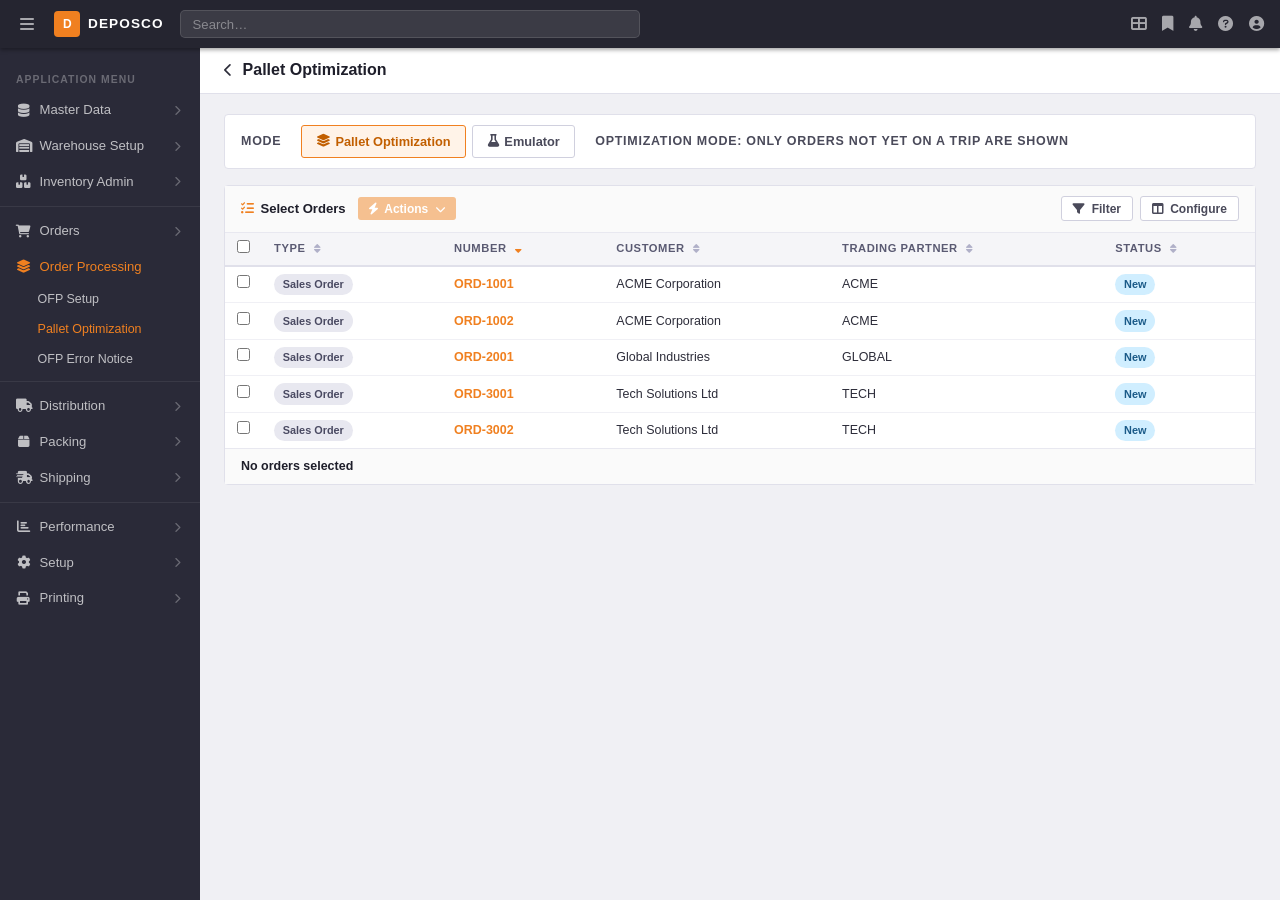
==== commit 6b684c69: "Add files via upload" ====
--- a/pallet-optimization.html
+++ b/pallet-optimization.html
@@ -187,25 +187,15 @@
         .empty-list { padding: 2rem; text-align: center; color: #b0b0c8; font-size: .82rem; }
         .empty-list i { display: block; font-size: 1.4rem; margin-bottom: .4rem; }
 
-        /* ── Config grid ────────────────────────────────────────────────────── */
-        .config-grid { display: grid; grid-template-columns: repeat(auto-fit, minmax(200px, 1fr)); gap: 1rem; }
-        .config-item { display: flex; flex-direction: column; gap: .3rem; }
-        .config-item label { font-size: .72rem; font-weight: 700; color: #6060788; text-transform: uppercase; letter-spacing: .06em; color: #686880; }
-        .config-item input[type=number], .config-item select {
-            border: 1px solid #d0d0de; border-radius: 3px; padding: .4rem .6rem; font-size: .82rem;
-            color: #2d2d3a; background: white; outline: none;
-        }
-        .config-item input[type=number]:focus, .config-item select:focus { border-color: #f08020; box-shadow: 0 0 0 2px rgba(240,128,32,.15); }
         .config-note { font-size: .7rem; color: #a0a0b8; }
-        .radio-group { display: flex; gap: .4rem; flex-wrap: wrap; }
-        .radio-option {
-            display: flex; align-items: center; gap: .3rem;
-            padding: .35rem .8rem; border: 1.5px solid #d0d0de; border-radius: 3px;
-            cursor: pointer; font-size: .8rem; font-weight: 600; transition: all .12s ease;
-            color: #4a4a5a; user-select: none;
-        }
-        .radio-option.selected { border-color: #f08020; background: #fff3e8; color: #c25f00; }
-        .radio-option input { display: none; }
+
+        /* ── TP settings table (modal) ──────────────────────────────────────── */
+        .tp-settings-table { width: 100%; font-size: .78rem; border-collapse: collapse; margin-bottom: 1rem; }
+        .tp-settings-table th { font-size: .68rem; font-weight: 700; color: #5a5a72; text-transform: uppercase; letter-spacing: .04em; padding: .35rem .65rem; background: #f5f5f8; border: 1px solid #e0e0ea; text-align: left; }
+        .tp-settings-table td { padding: .4rem .65rem; border: 1px solid #e0e0ea; color: #1e1e2a; font-weight: 600; vertical-align: middle; }
+        .tp-settings-table td:first-child { color: #4a4a5a; font-weight: 500; }
+        .tp-settings-table .mixed-yes { color: #1a7a40; }
+        .tp-settings-table .mixed-no  { color: #787890; }
 
         /* ── Buttons ────────────────────────────────────────────────────────── */
         .btn {
@@ -347,6 +337,7 @@
             overflow-y: auto; box-shadow: 0 8px 40px rgba(0,0,0,.3);
             animation: modalIn .18s ease;
         }
+        .modal-wide { max-width: 780px; }
         @keyframes modalIn { from { transform: translateY(16px); opacity: 0; } to { transform: none; opacity: 1; } }
         .modal-header {
             padding: .85rem 1.25rem; border-bottom: 1px solid #e0e0ea;
@@ -543,46 +534,6 @@
                     </div>
                 </div>
 
-                <!-- Config panel -->
-                <div class="panel">
-                    <div class="panel-header">
-                        <h3><i class="fas fa-sliders-h"></i> Pallet Parameters <span class="panel-sub">Trading partner config overrides system defaults</span></h3>
-                    </div>
-                    <div class="panel-body">
-                        <div class="config-grid">
-                            <div class="config-item">
-                                <label>Pallet Size</label>
-                                <input type="text" id="pallet-size" value='48" × 40" (GMA Standard)' readonly
-                                       style="background:#f5f5f8;color:#6a6a82;cursor:default;">
-                                <span class="config-note">System default: 48"×40". Override at Trading Partner level.</span>
-                            </div>
-                            <div class="config-item">
-                                <label>Mixed-Item Pallets</label>
-                                <div class="radio-group">
-                                    <label class="radio-option" id="mixed-yes-btn" onclick="selectMixed(true)">
-                                        <input type="radio" name="mixed" value="YES">
-                                        <i class="fas fa-check"></i> Allowed
-                                    </label>
-                                    <label class="radio-option selected" id="mixed-no-btn" onclick="selectMixed(false)">
-                                        <input type="radio" name="mixed" value="NO" checked>
-                                        <i class="fas fa-times"></i> Single-Item Only
-                                    </label>
-                                </div>
-                                <span class="config-note">System default: Single-Item Only</span>
-                            </div>
-                            <div class="config-item">
-                                <label>Max Stack Height (in)</label>
-                                <input type="number" id="max-height" value="60" min="1" max="120">
-                                <span class="config-note">System default: 60". From top of pallet deck — does not include pallet tare height (typically ~5.5" for GMA). Set this value after subtracting the physical pallet height.</span>
-                            </div>
-                            <div class="config-item">
-                                <label>Max Pallet Weight (lbs)</label>
-                                <input type="number" id="max-weight" value="2500" min="1">
-                                <span class="config-note">System default: 2,500 lbs gross (incl. tare).</span>
-                            </div>
-                        </div>
-                    </div>
-                </div>
 
 
                 <!-- Results -->
@@ -701,7 +652,7 @@
 
     <!-- Run Modal -->
     <div class="modal-overlay" id="run-modal">
-        <div class="modal">
+        <div class="modal modal-wide">
             <div class="modal-header">
                 <h2><i class="fas fa-layer-group"></i> Run Pallet Optimization</h2>
                 <button class="modal-close" onclick="closeRunModal()"><i class="fas fa-times"></i></button>
@@ -717,10 +668,6 @@
                     <tr><td>Facility</td><td>Warehouse A — Atlanta, GA</td></tr>
                     <tr><td>Selected Orders</td><td id="confirm-orders"></td></tr>
                     <tr><td>Total Units</td><td id="confirm-items"></td></tr>
-                    <tr><td>Pallet Type</td><td>48×40 GMA Standard</td></tr>
-                    <tr><td>Max Stack Height</td><td id="confirm-height"></td></tr>
-                    <tr><td>Max Pallet Weight</td><td id="confirm-weight"></td></tr>
-                    <tr><td>Mixed-Item Pallets</td><td id="confirm-mixed"></td></tr>
                     <tr id="alloc-row">
                         <td>Container Allocation Method</td>
                         <td>
@@ -732,6 +679,19 @@
                             </select>
                         </td>
                     </tr>
+                </table>
+                <p style="font-size:.72rem;font-weight:700;color:#686880;text-transform:uppercase;letter-spacing:.06em;margin-bottom:.4rem;">Trading Partner Settings</p>
+                <table class="tp-settings-table">
+                    <thead>
+                        <tr>
+                            <th>Trading Partner</th>
+                            <th>Pallet Type</th>
+                            <th>Max Stack Height</th>
+                            <th>Max Weight</th>
+                            <th>Mixed-Item Pallets</th>
+                        </tr>
+                    </thead>
+                    <tbody id="confirm-tp-settings"></tbody>
                 </table>
                 <div id="missing-dims-note" class="banner banner-excluded" style="display:none;">
                     <i class="fas fa-exclamation-circle"></i>
@@ -796,10 +756,18 @@
         mode: 'OPTIMIZATION',
         selectedOrderIds: new Set(),
         items: [],
-        allowMixed: false,
         result: null,
         auditLog: []
     };
+
+    // ── TP configurations (in production, pulled from trading partner master) ──
+    const TP_CONFIGS = {
+        'ACME':   { palletType:'48×40 GMA Standard', maxHeightIn:60,  maxWeightLbs:2500, allowMixed:true  },
+        'GLOBAL': { palletType:'48×40 GMA Standard', maxHeightIn:48,  maxWeightLbs:2000, allowMixed:false },
+        'TECH':   { palletType:'48×40 GMA Standard', maxHeightIn:54,  maxWeightLbs:2200, allowMixed:false },
+        '_default':{ palletType:'48×40 GMA Standard', maxHeightIn:60, maxWeightLbs:2500, allowMixed:false },
+    };
+    function tpConfig(tp) { return TP_CONFIGS[tp] || TP_CONFIGS['_default']; }
 
     // ── Sample orders ──────────────────────────────────────────────────────────
     const ORDERS = [
@@ -1035,11 +1003,6 @@
         const o2 = Math.floor(48/item.widthIn)*Math.floor(40/item.lengthIn);
         return o1 === 0 && o2 === 0;
     }
-    function selectMixed(allowed) {
-        state.allowMixed = allowed;
-        document.getElementById('mixed-yes-btn').classList.toggle('selected', allowed);
-        document.getElementById('mixed-no-btn').classList.toggle('selected', !allowed);
-    }
     function updateRunButton() {
         const btn = document.getElementById('run-btn');
         btn.disabled = state.selectedOrderIds.size === 0;
@@ -1092,12 +1055,24 @@
         const usable  = state.items.filter(hasDims);
         const missing = state.items.filter(i => !hasDims(i));
         const selOrders = ORDERS.filter(o => state.selectedOrderIds.has(o.id));
-        document.getElementById('confirm-orders').textContent   = selOrders.map(o=>o.id).join(', ');
-        document.getElementById('confirm-items').textContent    = `${usable.length} SKUs, ${usable.reduce((s,i)=>s+i.quantity,0)} units`;
-        document.getElementById('confirm-height').textContent   = document.getElementById('max-height').value + '"';
-        document.getElementById('confirm-weight').textContent   = parseInt(document.getElementById('max-weight').value).toLocaleString() + ' lbs gross';
-        document.getElementById('confirm-mixed').textContent    = state.allowMixed ? 'Allowed' : 'Single-item only';
-        document.getElementById('alloc-row').style.display      = state.mode === 'EMULATOR' ? 'none' : '';
+        document.getElementById('confirm-orders').textContent = selOrders.map(o=>o.id).join(', ');
+        document.getElementById('confirm-items').textContent  = `${usable.length} SKUs, ${usable.reduce((s,i)=>s+i.quantity,0)} units`;
+        document.getElementById('alloc-row').style.display    = state.mode === 'EMULATOR' ? 'none' : '';
+        // Build per-TP settings rows
+        const tps = [...new Set(selOrders.map(o => o.tp))].sort();
+        document.getElementById('confirm-tp-settings').innerHTML = tps.map(tp => {
+            const cfg = tpConfig(tp);
+            const mixedHtml = cfg.allowMixed
+                ? `<span class="mixed-yes"><i class="fas fa-check"></i> Allowed</span>`
+                : `<span class="mixed-no"><i class="fas fa-times"></i> Single-item only</span>`;
+            return `<tr>
+                <td>${tp}</td>
+                <td>${cfg.palletType}</td>
+                <td>${cfg.maxHeightIn}"</td>
+                <td>${cfg.maxWeightLbs.toLocaleString()} lbs gross</td>
+                <td>${mixedHtml}</td>
+            </tr>`;
+        }).join('');
         document.getElementById('overwrite-note').style.display = state.result ? 'inline' : 'none';
         const mn = document.getElementById('missing-dims-note');
         if (missing.length > 0) {
@@ -1146,9 +1121,6 @@
             clearInterval(_optimizationInterval);
             if (_optimizationCancelled) return;
             state.result = runPalletCubing(state.items, {
-                allowMixed: state.allowMixed,
-                maxHeightIn: parseFloat(document.getElementById('max-height').value)||60,
-                maxWeightLbs: parseFloat(document.getElementById('max-weight').value)||2500,
                 palletTareLbs: 50, emulatorMode: state.mode==='EMULATOR'
             });
             renderModalSummary(); showModalStep(3);
@@ -1166,8 +1138,7 @@
 
     // ── Pallet Cubing ──────────────────────────────────────────────────────────
     function runPalletCubing(items, config) {
-        const PALLET = { l:48, w:40 };
-        const { allowMixed, maxHeightIn, maxWeightLbs, palletTareLbs, emulatorMode } = config;
+        const { palletTareLbs, emulatorMode } = config;
         const hasDimsItems = items.filter(hasDims);
         const usable   = hasDimsItems.filter(i=>!isOversized(i));
         const excluded = items.filter(i=>!hasDims(i)).map(i=>i.sku||'(no SKU)');
@@ -1186,6 +1157,9 @@
         let pidx=1; const builds=[];
         Object.entries(byOrder).forEach(([orderId, byTp]) => {
             Object.entries(byTp).forEach(([tp, tpItems]) => {
+                const cfg = tpConfig(tp);
+                const PALLET = { l:48, w:40 };
+                const { allowMixed, maxHeightIn, maxWeightLbs } = cfg;
                 const infoList = tpItems.map(item => {
                     const o1=Math.floor(PALLET.l/item.lengthIn)*Math.floor(PALLET.w/item.widthIn);
                     const o2=Math.floor(PALLET.l/item.widthIn)*Math.floor(PALLET.w/item.lengthIn);
